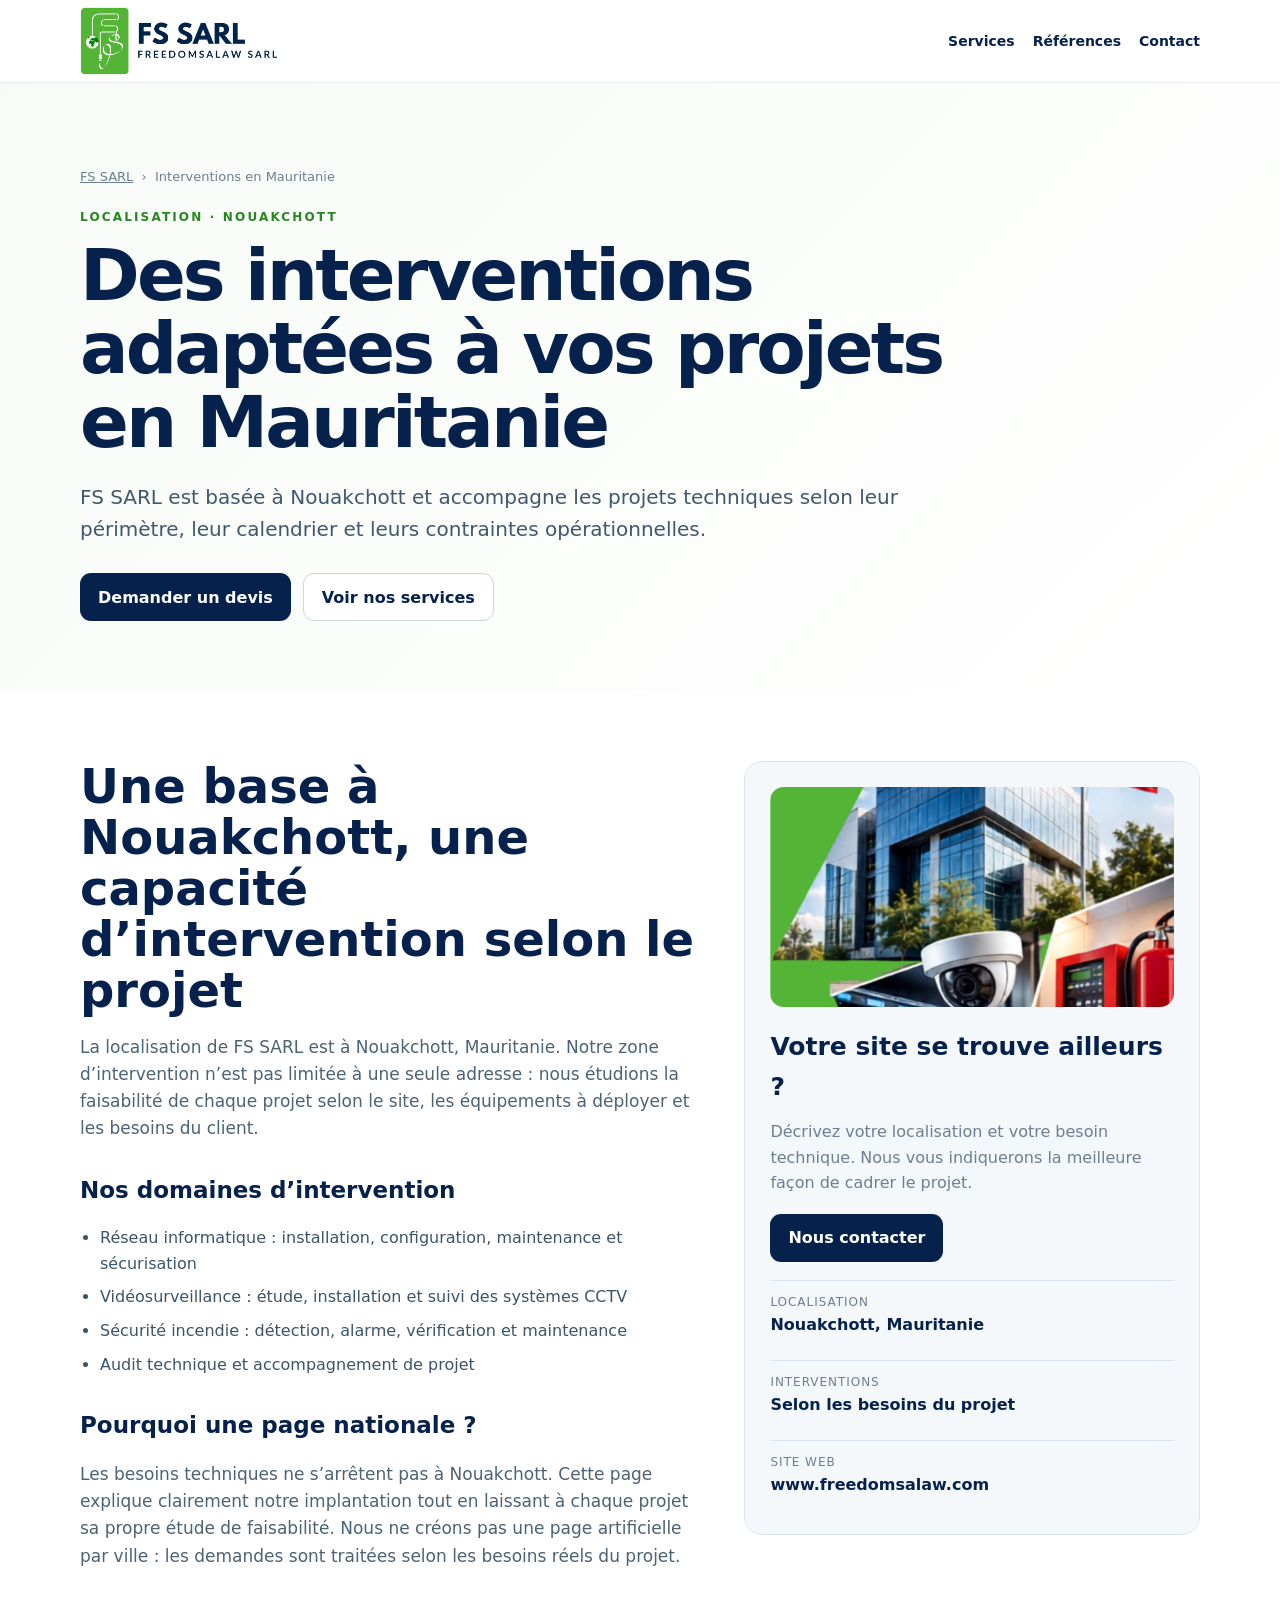
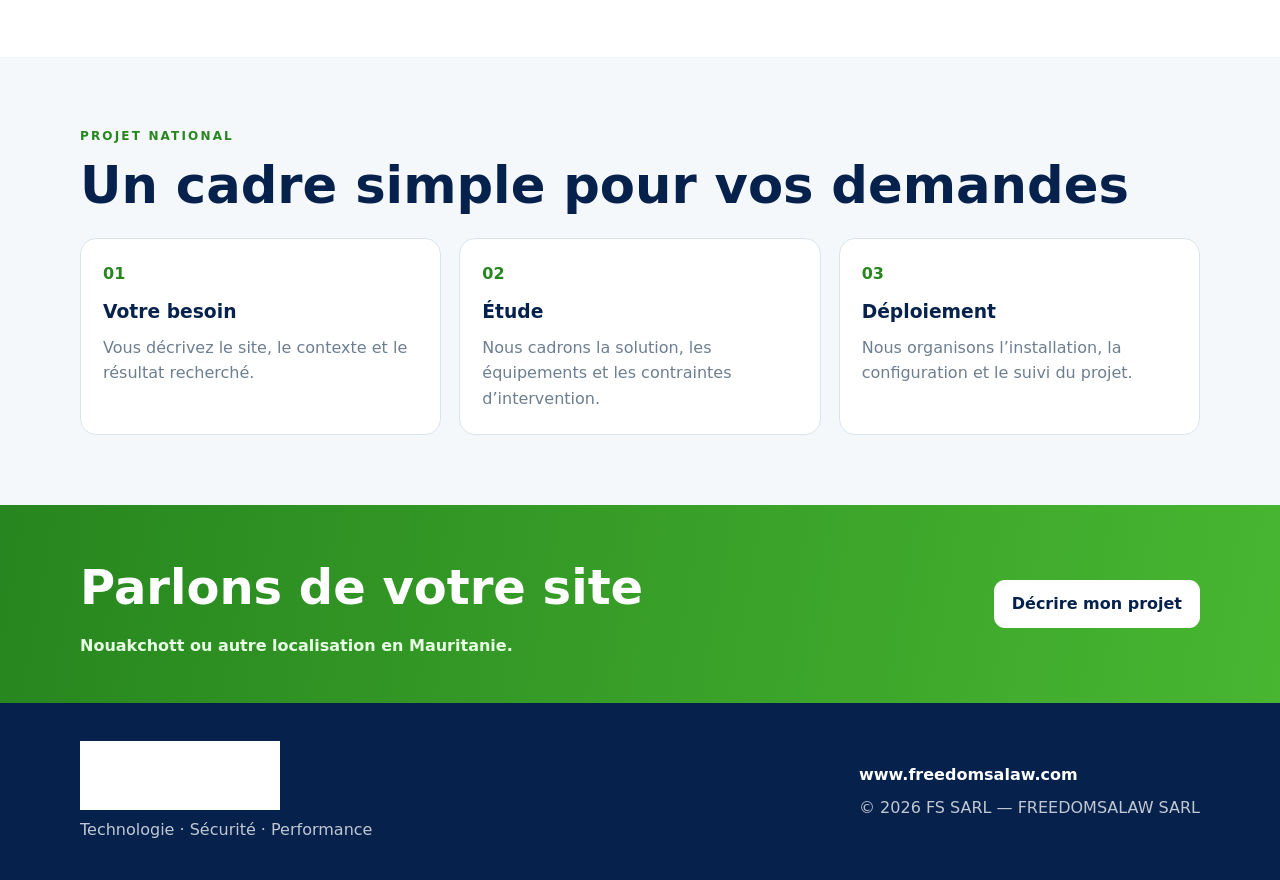
==== interventions-mauritanie.html @ 741fae36 "Add files via upload FS_SARL_SEO_Etape2" ====
<!doctype html>
<html lang="fr">
<head>
  <meta charset="utf-8">
  <meta name="viewport" content="width=device-width, initial-scale=1">
  <title>Interventions en Mauritanie | FS SARL — Nouakchott</title>
  <meta name="description" content="FS SARL est basée à Nouakchott et intervient selon les besoins des projets en Mauritanie et au-delà pour le réseau informatique, la vidéosurveillance et la sécurité incendie.">
  <meta name="robots" content="index, follow">
  <link rel="canonical" href="https://www.freedomsalaw.com/interventions-mauritanie.html">
  <link rel="stylesheet" href="service-pages.css">
  <script type="application/ld+json">
  {
    "@context":"https://schema.org",
    "@type":"LocalBusiness",
    "name":"FS SARL",
    "legalName":"FREEDOMSALAW SARL",
    "url":"https://www.freedomsalaw.com/",
    "telephone":"+22244215628",
    "email":"Freedomsalaw@gmail.com",
    "address":{"@type":"PostalAddress","addressLocality":"Nouakchott","addressCountry":"MR"},
    "areaServed":{"@type":"Country","name":"Mauritanie"}
  }
  </script>
</head>
<body>
<header class="topbar"><div class="container topbar-inner"><a class="brand" href="index.html"><img src="assets/logo.png" alt="FS SARL — FREEDOMSALAW SARL"></a><nav class="nav"><a href="index.html#services">Services</a><a href="index.html#references">Références</a><a href="index.html#contact">Contact</a></nav></div></header>
<main>
<section class="hero-service"><div class="container"><div class="crumb"><a href="index.html">FS SARL</a> &nbsp;›&nbsp; Interventions en Mauritanie</div><p class="eyebrow">LOCALISATION · NOUAKCHOTT</p><h1>Des interventions adaptées à vos projets en Mauritanie</h1><p class="lead">FS SARL est basée à Nouakchott et accompagne les projets techniques selon leur périmètre, leur calendrier et leurs contraintes opérationnelles.</p><div class="hero-actions"><a class="btn btn-primary" href="index.html#contact">Demander un devis</a><a class="btn btn-ghost" href="index.html#services">Voir nos services</a></div></div></section>
<section class="service-main"><div class="container content-grid"><article class="content"><h2>Une base à Nouakchott, une capacité d’intervention selon le projet</h2><p>La localisation de FS SARL est à Nouakchott, Mauritanie. Notre zone d’intervention n’est pas limitée à une seule adresse : nous étudions la faisabilité de chaque projet selon le site, les équipements à déployer et les besoins du client.</p><h3>Nos domaines d’intervention</h3><ul><li>Réseau informatique : installation, configuration, maintenance et sécurisation</li><li>Vidéosurveillance : étude, installation et suivi des systèmes CCTV</li><li>Sécurité incendie : détection, alarme, vérification et maintenance</li><li>Audit technique et accompagnement de projet</li></ul><h3>Pourquoi une page nationale ?</h3><p>Les besoins techniques ne s’arrêtent pas à Nouakchott. Cette page explique clairement notre implantation tout en laissant à chaque projet sa propre étude de faisabilité. Nous ne créons pas une page artificielle par ville : les demandes sont traitées selon les besoins réels du projet.</p></article><aside class="side-card"><img src="assets/hero-photo.jpg" alt="Solutions techniques FS SARL en Mauritanie" loading="lazy"><h2>Votre site se trouve ailleurs ?</h2><p>Décrivez votre localisation et votre besoin technique. Nous vous indiquerons la meilleure façon de cadrer le projet.</p><a class="btn btn-primary" href="index.html#contact">Nous contacter</a><div class="facts"><div><span>Localisation</span><strong>Nouakchott, Mauritanie</strong></div><div><span>Interventions</span><strong>Selon les besoins du projet</strong></div><div><span>Site web</span><strong>www.freedomsalaw.com</strong></div></div></aside></div></section>
<section class="process"><div class="container"><p class="eyebrow">PROJET NATIONAL</p><h2 style="font-size:clamp(34px,4vw,52px);line-height:1.06;color:#06224c;margin:0 0 26px;">Un cadre simple pour vos demandes</h2><div class="cards"><div class="card"><b>01</b><h3>Votre besoin</h3><p>Vous décrivez le site, le contexte et le résultat recherché.</p></div><div class="card"><b>02</b><h3>Étude</h3><p>Nous cadrons la solution, les équipements et les contraintes d’intervention.</p></div><div class="card"><b>03</b><h3>Déploiement</h3><p>Nous organisons l’installation, la configuration et le suivi du projet.</p></div></div></div></section>
<section class="cta"><div class="container cta-inner"><div><h2>Parlons de votre site</h2><p>Nouakchott ou autre localisation en Mauritanie.</p></div><a class="btn" href="index.html#contact">Décrire mon projet</a></div></section>
</main>
<footer class="footer"><div class="container footer-inner"><div><img src="assets/logo.png" alt="FS SARL"><p>Technologie · Sécurité · Performance</p></div><div><a href="https://www.freedomsalaw.com">www.freedomsalaw.com</a><p>© 2026 FS SARL — FREEDOMSALAW SARL</p></div></div></footer>
</body>
</html>
---- service-pages.css ----
:root{--navy:#06224c;--green:#48b631;--green-dark:#27861f;--text:#15304e;--muted:#6d7e90;--line:#dbe4ec;--soft:#f5f8fb;--shadow:0 18px 50px rgba(7,34,76,.10)}
*{box-sizing:border-box} html{scroll-behavior:smooth} body{margin:0;font-family:Inter,system-ui,-apple-system,BlinkMacSystemFont,"Segoe UI",sans-serif;color:var(--text);line-height:1.6;background:#fff} img{max-width:100%;display:block}.container{width:min(1120px,92vw);margin:0 auto} a{text-decoration:none;color:inherit}
.topbar{border-bottom:1px solid rgba(6,34,76,.08);background:#fff}.topbar-inner{min-height:82px;display:flex;align-items:center;justify-content:space-between;gap:20px}.brand img{width:200px;height:auto}.nav{display:flex;gap:18px;align-items:center;font-size:14px;font-weight:800;color:var(--navy)}.nav a:hover{color:var(--green-dark)}
.hero-service{background:linear-gradient(135deg,#f7fbf6,#fff);padding:84px 0 70px}.eyebrow{font-size:12px;letter-spacing:.18em;text-transform:uppercase;font-weight:900;color:var(--green-dark);margin:0 0 12px}.hero-service h1{font-size:clamp(40px,6vw,72px);line-height:1.02;letter-spacing:-.04em;color:var(--navy);max-width:900px;margin:0}.hero-service .lead{font-size:20px;color:#42576b;max-width:820px;margin:22px 0 0}.hero-actions{display:flex;gap:12px;flex-wrap:wrap;margin-top:28px}.btn{display:inline-flex;align-items:center;justify-content:center;min-height:48px;padding:0 18px;border-radius:11px;font-weight:800}.btn-primary{background:var(--navy);color:#fff}.btn-primary:hover{background:var(--green-dark)}.btn-ghost{background:#fff;border:1px solid #c9d6e2;color:var(--navy)}
.service-main{padding:70px 0}.content-grid{display:grid;grid-template-columns:1.15fr .85fr;gap:48px;align-items:start}.content h2{font-size:clamp(32px,4vw,48px);line-height:1.06;color:var(--navy);margin:0 0 18px}.content h3{font-size:23px;color:var(--navy);margin:30px 0 10px}.content p{font-size:17px;color:#4d6275}.content ul{padding-left:20px;color:#3d5468}.content li{margin:8px 0}.side-card{background:var(--soft);border:1px solid var(--line);border-radius:18px;padding:25px;position:sticky;top:105px}.side-card img{border-radius:14px;width:100%;height:220px;object-fit:cover}.side-card h2{font-size:25px;color:var(--navy);margin:20px 0 12px}.side-card p{color:var(--muted);margin:0 0 18px}.facts{display:grid;gap:10px;margin-top:18px}.facts div{padding:12px 0;border-top:1px solid var(--line)}.facts span{display:block;color:var(--muted);font-size:12px;text-transform:uppercase;letter-spacing:.08em}.facts strong{color:var(--navy)}
.process{background:var(--soft);padding:70px 0}.cards{display:grid;grid-template-columns:repeat(3,1fr);gap:18px}.card{background:#fff;border:1px solid var(--line);border-radius:16px;padding:22px}.card b{color:var(--green-dark)}.card h3{margin:10px 0 8px;color:var(--navy)}.card p{color:var(--muted);margin:0}
.cta{padding:44px 0;background:linear-gradient(100deg,var(--green-dark),var(--green))}.cta-inner{display:flex;justify-content:space-between;align-items:center;gap:22px}.cta h2{color:#fff;font-size:clamp(30px,4vw,48px);margin:0}.cta p{color:#e7ffe4;margin:8px 0 0;font-weight:700}.cta .btn{background:#fff;color:var(--navy)}
.footer{background:var(--navy);color:#fff;padding:38px 0}.footer-inner{display:flex;justify-content:space-between;gap:25px;align-items:center}.footer img{width:200px;filter:brightness(0) invert(1)}.footer p{opacity:.75;margin:7px 0 0}.footer a{color:#fff;font-weight:800}.crumb{font-size:13px;color:var(--muted);margin-bottom:20px}.crumb a{text-decoration:underline}
@media(max-width:900px){.content-grid{grid-template-columns:1fr}.side-card{position:static}.cards{grid-template-columns:1fr}.cta-inner{display:block}.cta .btn{margin-top:18px}.nav{display:none}.footer-inner{display:block}.footer-inner>div:last-child{margin-top:18px}}
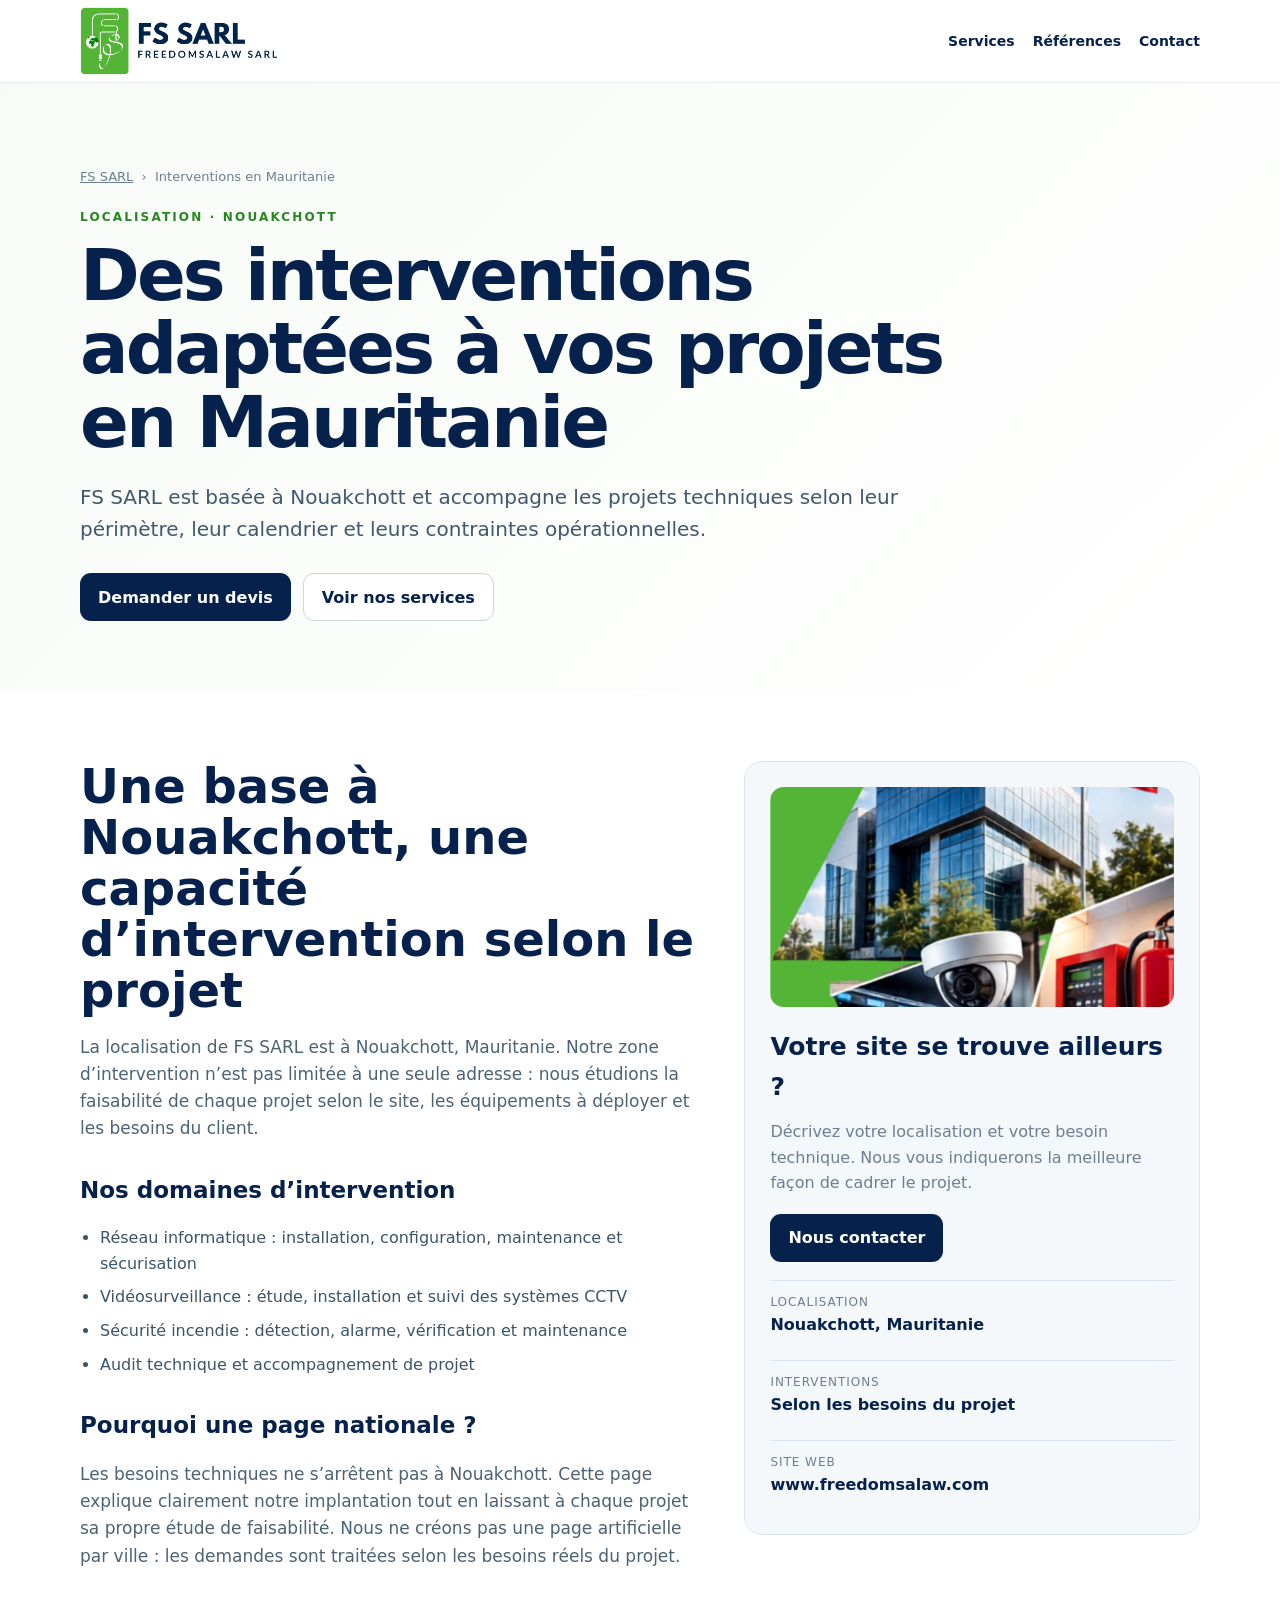
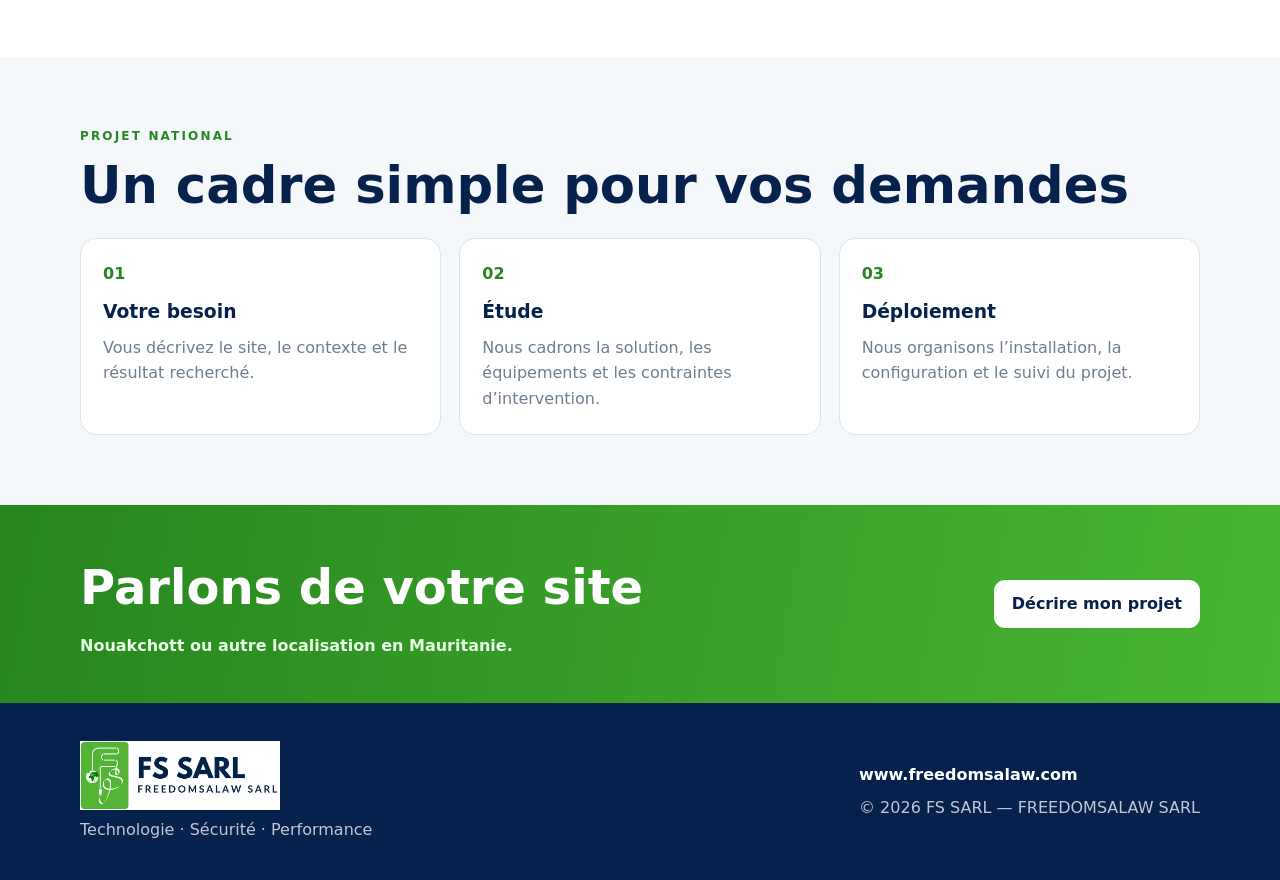
==== commit d91b1825: "Update interventions-mauritanie.html favicon" ====
--- a/interventions-mauritanie.html
+++ b/interventions-mauritanie.html
@@ -5,6 +5,8 @@
   <meta name="viewport" content="width=device-width, initial-scale=1">
   <title>Interventions en Mauritanie | FS SARL — Nouakchott</title>
   <meta name="description" content="FS SARL est basée à Nouakchott et intervient selon les besoins des projets en Mauritanie et au-delà pour le réseau informatique, la vidéosurveillance et la sécurité incendie.">
+  <!-- Favicon -->
+  <link rel="icon" type="image/png" href="assets/favicon.png">
   <meta name="robots" content="index, follow">
   <link rel="canonical" href="https://www.freedomsalaw.com/interventions-mauritanie.html">
   <link rel="stylesheet" href="service-pages.css">
--- a/service-pages.css
+++ b/service-pages.css
@@ -5,5 +5,5 @@
 .service-main{padding:70px 0}.content-grid{display:grid;grid-template-columns:1.15fr .85fr;gap:48px;align-items:start}.content h2{font-size:clamp(32px,4vw,48px);line-height:1.06;color:var(--navy);margin:0 0 18px}.content h3{font-size:23px;color:var(--navy);margin:30px 0 10px}.content p{font-size:17px;color:#4d6275}.content ul{padding-left:20px;color:#3d5468}.content li{margin:8px 0}.side-card{background:var(--soft);border:1px solid var(--line);border-radius:18px;padding:25px;position:sticky;top:105px}.side-card img{border-radius:14px;width:100%;height:220px;object-fit:cover}.side-card h2{font-size:25px;color:var(--navy);margin:20px 0 12px}.side-card p{color:var(--muted);margin:0 0 18px}.facts{display:grid;gap:10px;margin-top:18px}.facts div{padding:12px 0;border-top:1px solid var(--line)}.facts span{display:block;color:var(--muted);font-size:12px;text-transform:uppercase;letter-spacing:.08em}.facts strong{color:var(--navy)}
 .process{background:var(--soft);padding:70px 0}.cards{display:grid;grid-template-columns:repeat(3,1fr);gap:18px}.card{background:#fff;border:1px solid var(--line);border-radius:16px;padding:22px}.card b{color:var(--green-dark)}.card h3{margin:10px 0 8px;color:var(--navy)}.card p{color:var(--muted);margin:0}
 .cta{padding:44px 0;background:linear-gradient(100deg,var(--green-dark),var(--green))}.cta-inner{display:flex;justify-content:space-between;align-items:center;gap:22px}.cta h2{color:#fff;font-size:clamp(30px,4vw,48px);margin:0}.cta p{color:#e7ffe4;margin:8px 0 0;font-weight:700}.cta .btn{background:#fff;color:var(--navy)}
-.footer{background:var(--navy);color:#fff;padding:38px 0}.footer-inner{display:flex;justify-content:space-between;gap:25px;align-items:center}.footer img{width:200px;filter:brightness(0) invert(1)}.footer p{opacity:.75;margin:7px 0 0}.footer a{color:#fff;font-weight:800}.crumb{font-size:13px;color:var(--muted);margin-bottom:20px}.crumb a{text-decoration:underline}
+.footer{background:var(--navy);color:#fff;padding:38px 0}.footer-inner{display:flex;justify-content:space-between;gap:25px;align-items:center}.footer img{width:200px;height: auto;}.footer p{opacity:.75;margin:7px 0 0}.footer a{color:#fff;font-weight:800}.crumb{font-size:13px;color:var(--muted);margin-bottom:20px}.crumb a{text-decoration:underline}
 @media(max-width:900px){.content-grid{grid-template-columns:1fr}.side-card{position:static}.cards{grid-template-columns:1fr}.cta-inner{display:block}.cta .btn{margin-top:18px}.nav{display:none}.footer-inner{display:block}.footer-inner>div:last-child{margin-top:18px}}
